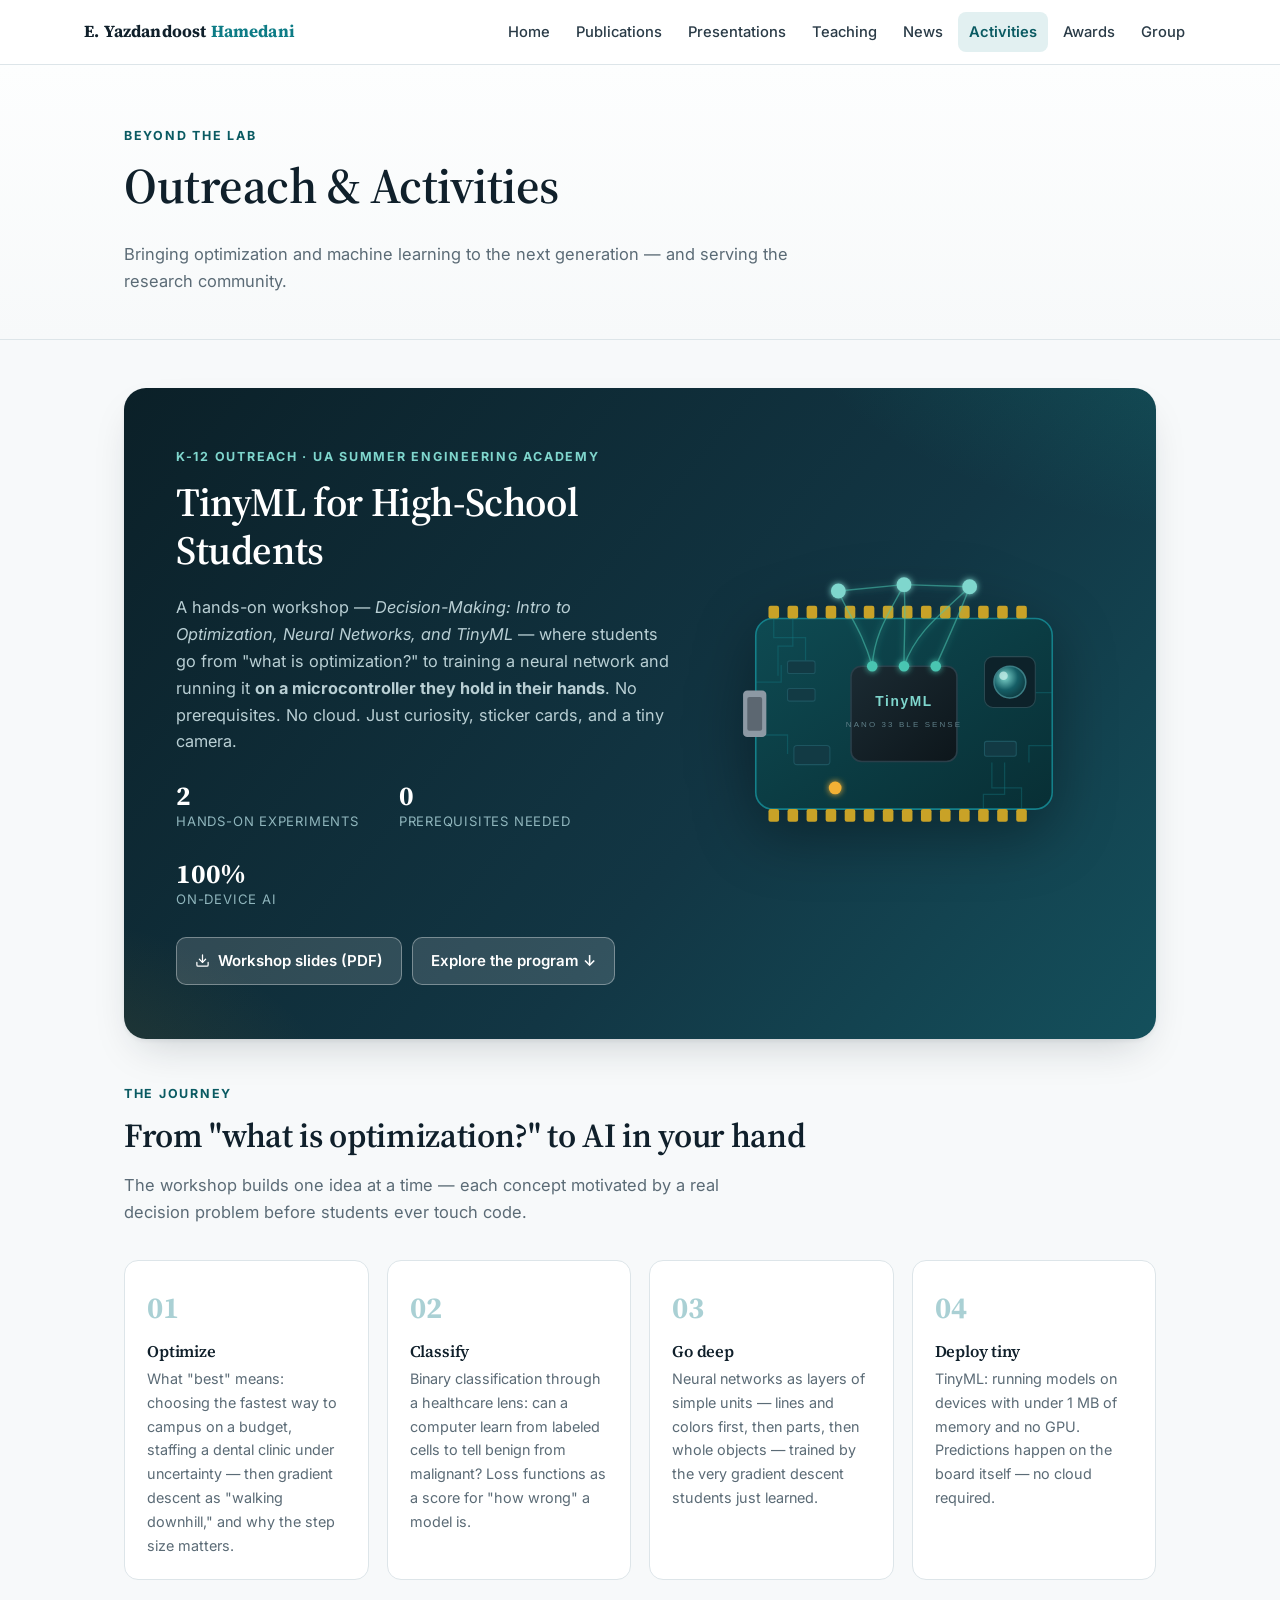
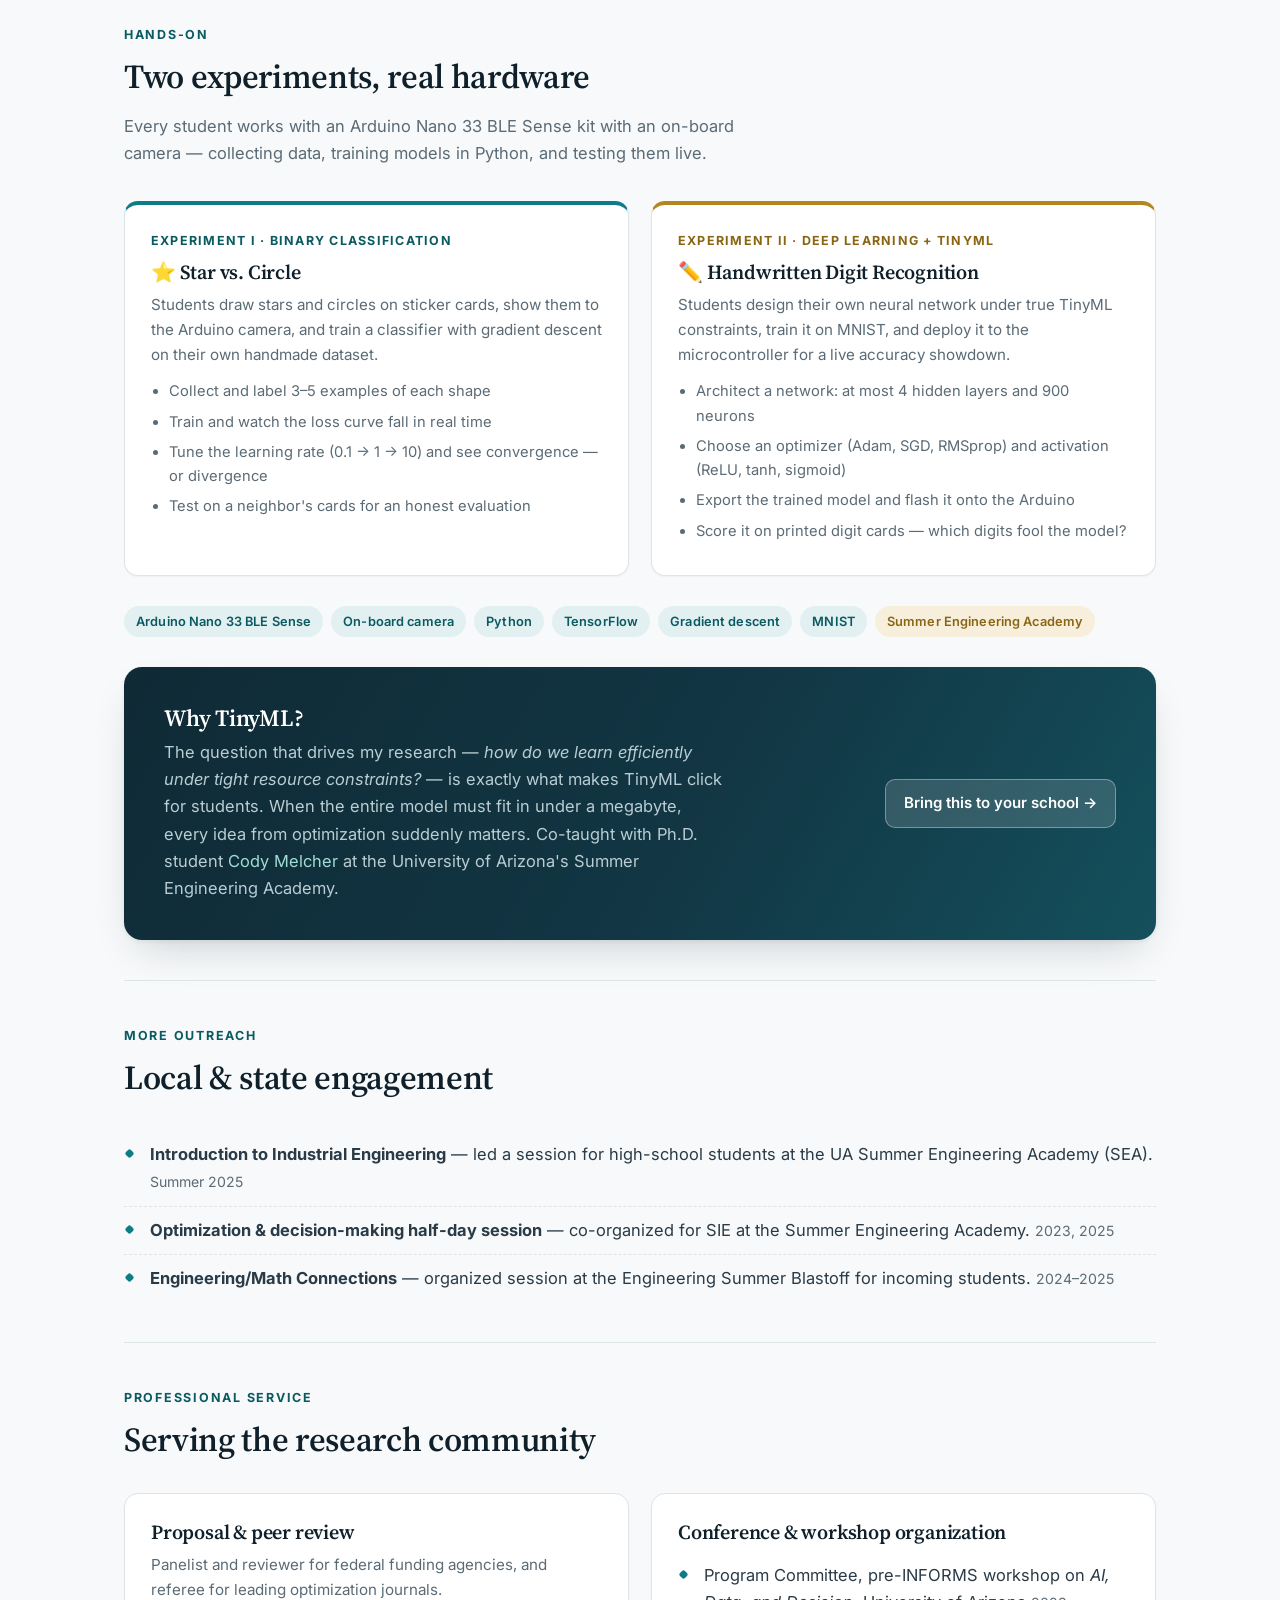
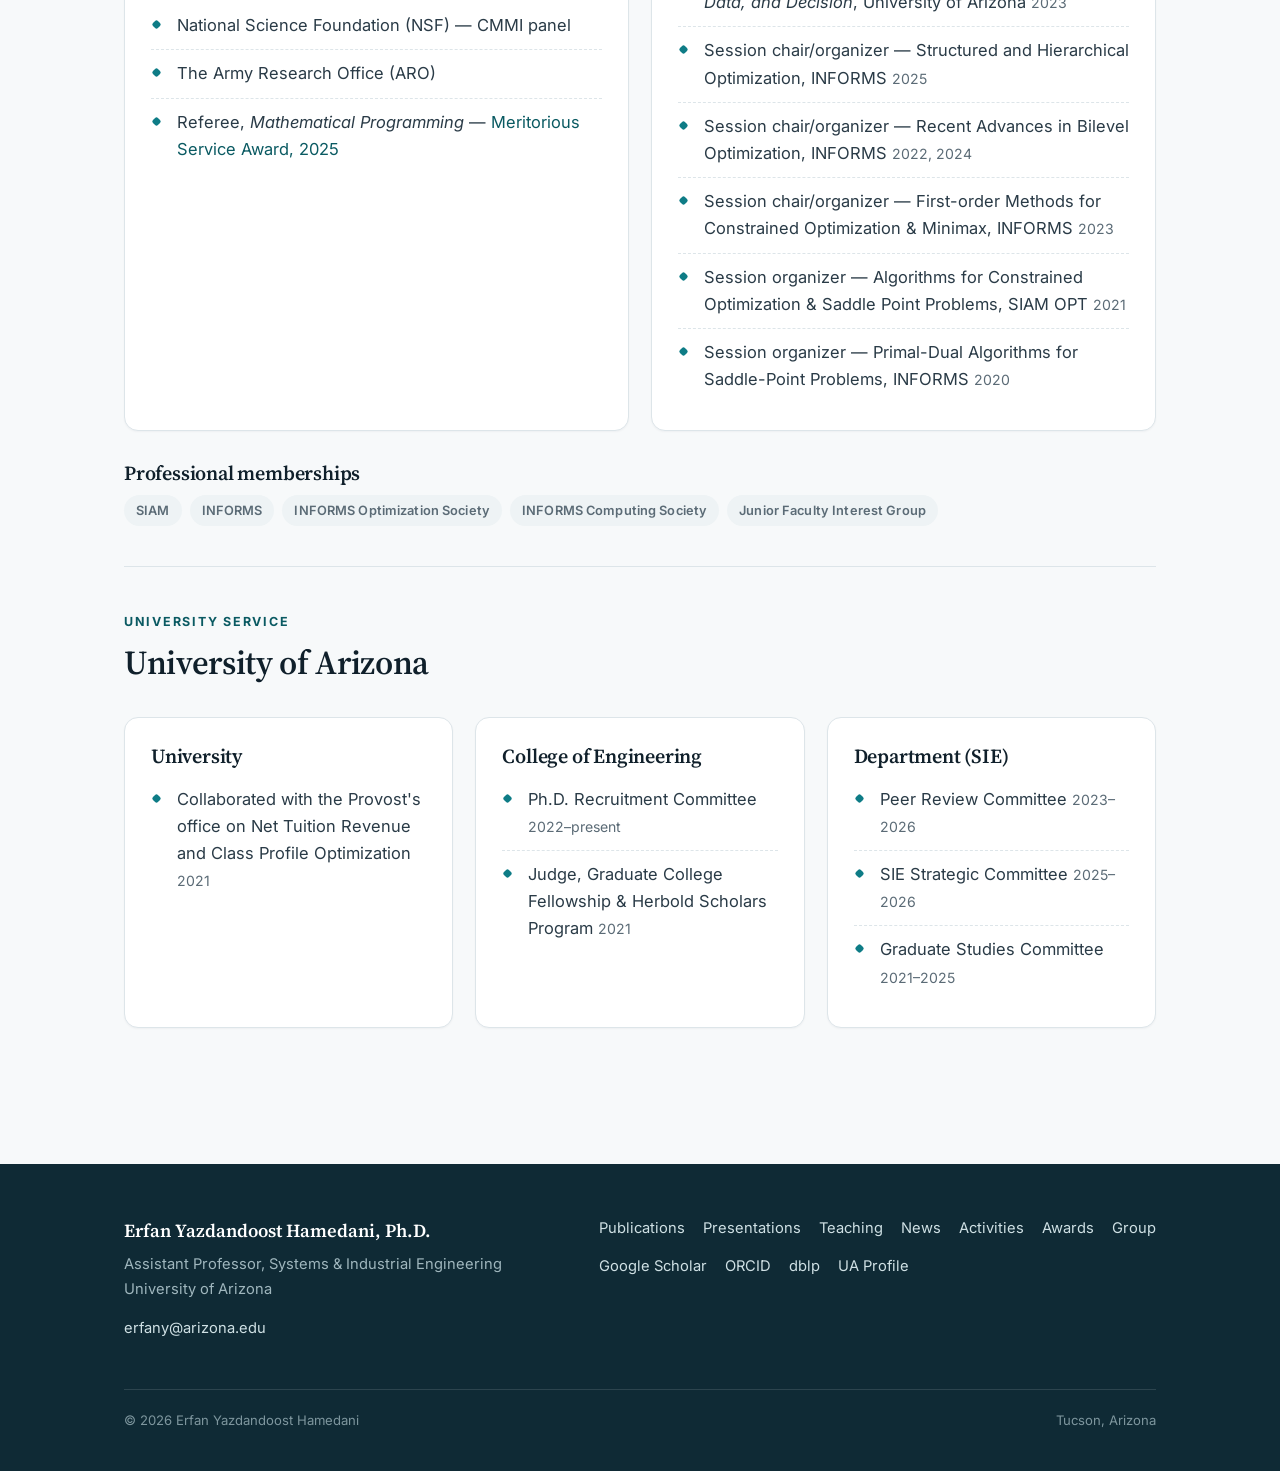
==== activities.html @ e0809013 "Add files via upload" ====
<!DOCTYPE html>
<html lang="en">
<head>
  <meta charset="UTF-8">
  <meta name="viewport" content="width=device-width, initial-scale=1.0">
  <title>Outreach &amp; Activities — Erfan Yazdandoost Hamedani</title>
  <meta name="description" content="Outreach and professional activities of Erfan Yazdandoost Hamedani, featuring a hands-on TinyML program that teaches high-school students optimization, neural networks, and on-device AI.">
  <link rel="icon" href="data:image/svg+xml,%3Csvg xmlns='http://www.w3.org/2000/svg' viewBox='0 0 64 64'%3E%3Crect width='64' height='64' rx='14' fill='%230e7c86'/%3E%3Ctext x='32' y='43' font-family='Georgia,serif' font-size='28' font-weight='bold' fill='white' text-anchor='middle'%3EEY%3C/text%3E%3C/svg%3E">
  <link rel="preconnect" href="https://fonts.googleapis.com">
  <link rel="preconnect" href="https://fonts.gstatic.com" crossorigin>
  <link href="https://fonts.googleapis.com/css2?family=Inter:wght@400;500;600;700&family=Source+Serif+4:opsz,wght@8..60,600;8..60,700&display=swap" rel="stylesheet">
  <link rel="stylesheet" href="assets/css/style.css">
</head>
<body>

<header class="nav">
  <div class="nav-inner">
    <a class="brand" href="index.html">E.&nbsp;Yazdandoost&nbsp;<span>Hamedani</span></a>
    <button class="nav-toggle" aria-label="Toggle navigation" aria-expanded="false">
      <svg width="20" height="20" viewBox="0 0 24 24" fill="none" stroke="currentColor" stroke-width="2" stroke-linecap="round"><line x1="3" y1="6" x2="21" y2="6"/><line x1="3" y1="12" x2="21" y2="12"/><line x1="3" y1="18" x2="21" y2="18"/></svg>
    </button>
    <ul class="nav-links">
      <li><a href="index.html">Home</a></li>
      <li><a href="publications.html">Publications</a></li>
      <li><a href="presentations.html">Presentations</a></li>
      <li><a href="teaching.html">Teaching</a></li>
      <li><a href="news.html">News</a></li>
      <li><a href="activities.html" class="active">Activities</a></li>
      <li><a href="awards.html">Awards</a></li>
      <li><a href="group.html">Group</a></li>
    </ul>
  </div>
</header>

<main>

  <section class="page-hero">
    <div class="container">
      <span class="kicker">Beyond the Lab</span>
      <h1>Outreach &amp; Activities</h1>
      <p>Bringing optimization and machine learning to the next generation — and serving the research community.</p>
    </div>
  </section>

  <!-- ============ TINYML FEATURE ============ -->
  <section class="section-tight" id="tinyml">
    <div class="container">
      <div class="tinyml-hero reveal">
        <div class="tinyml-hero-inner">
          <div>
            <span class="kicker">K-12 Outreach · UA Summer Engineering Academy</span>
            <h2>TinyML for High-School Students</h2>
            <p>A hands-on workshop — <em>Decision-Making: Intro to Optimization, Neural Networks, and TinyML</em> — where students go from "what is optimization?" to training a neural network and running it <strong>on a microcontroller they hold in their hands</strong>. No prerequisites. No cloud. Just curiosity, sticker cards, and a tiny camera.</p>
            <div class="stat-row">
              <div class="stat"><div class="n">2</div><div class="l">Hands-on experiments</div></div>
              <div class="stat"><div class="n">0</div><div class="l">Prerequisites needed</div></div>
              <div class="stat"><div class="n">100%</div><div class="l">On-device AI</div></div>
            </div>
            <div class="hero-actions">
              <a class="btn btn-light" href="assets/files/TinyML_Workshop_Slides.pdf" target="_blank" rel="noopener">
                <svg width="15" height="15" viewBox="0 0 24 24" fill="none" stroke="currentColor" stroke-width="2" stroke-linecap="round" stroke-linejoin="round"><path d="M21 15v4a2 2 0 0 1-2 2H5a2 2 0 0 1-2-2v-4"/><polyline points="7 10 12 15 17 10"/><line x1="12" y1="15" x2="12" y2="3"/></svg>
                Workshop slides (PDF)</a>
              <a class="btn btn-light" href="#tinyml-journey">Explore the program ↓</a>
            </div>
          </div>
          <div class="tinyml-art" aria-hidden="true">
            <svg viewBox="0 0 340 300" xmlns="http://www.w3.org/2000/svg">
              <defs>
                <linearGradient id="board" x1="0" y1="0" x2="1" y2="1">
                  <stop offset="0" stop-color="#0e4a52"/>
                  <stop offset="1" stop-color="#082f35"/>
                </linearGradient>
                <linearGradient id="chip" x1="0" y1="0" x2="1" y2="1">
                  <stop offset="0" stop-color="#1b2b33"/>
                  <stop offset="1" stop-color="#0d161b"/>
                </linearGradient>
                <radialGradient id="lens" cx="0.35" cy="0.35" r="1">
                  <stop offset="0" stop-color="#7fd6cd"/>
                  <stop offset="0.4" stop-color="#155e66"/>
                  <stop offset="1" stop-color="#06181c"/>
                </radialGradient>
                <filter id="glow" x="-40%" y="-40%" width="180%" height="180%">
                  <feGaussianBlur stdDeviation="3" result="b"/>
                  <feMerge><feMergeNode in="b"/><feMergeNode in="SourceGraphic"/></feMerge>
                </filter>
              </defs>

              <!-- board -->
              <rect x="30" y="60" width="280" height="180" rx="16" fill="url(#board)" stroke="#14808a" stroke-width="1.5"/>
              <!-- pin headers -->
              <g fill="#c9a227">
                <rect x="42" y="48" width="10" height="12" rx="2"/><rect x="60" y="48" width="10" height="12" rx="2"/><rect x="78" y="48" width="10" height="12" rx="2"/><rect x="96" y="48" width="10" height="12" rx="2"/><rect x="114" y="48" width="10" height="12" rx="2"/><rect x="132" y="48" width="10" height="12" rx="2"/><rect x="150" y="48" width="10" height="12" rx="2"/><rect x="168" y="48" width="10" height="12" rx="2"/><rect x="186" y="48" width="10" height="12" rx="2"/><rect x="204" y="48" width="10" height="12" rx="2"/><rect x="222" y="48" width="10" height="12" rx="2"/><rect x="240" y="48" width="10" height="12" rx="2"/><rect x="258" y="48" width="10" height="12" rx="2"/><rect x="276" y="48" width="10" height="12" rx="2"/>
                <rect x="42" y="240" width="10" height="12" rx="2"/><rect x="60" y="240" width="10" height="12" rx="2"/><rect x="78" y="240" width="10" height="12" rx="2"/><rect x="96" y="240" width="10" height="12" rx="2"/><rect x="114" y="240" width="10" height="12" rx="2"/><rect x="132" y="240" width="10" height="12" rx="2"/><rect x="150" y="240" width="10" height="12" rx="2"/><rect x="168" y="240" width="10" height="12" rx="2"/><rect x="186" y="240" width="10" height="12" rx="2"/><rect x="204" y="240" width="10" height="12" rx="2"/><rect x="222" y="240" width="10" height="12" rx="2"/><rect x="240" y="240" width="10" height="12" rx="2"/><rect x="258" y="240" width="10" height="12" rx="2"/><rect x="276" y="240" width="10" height="12" rx="2"/>
              </g>
              <!-- traces -->
              <g stroke="#14808a" stroke-opacity="0.35" stroke-width="1.2" fill="none">
                <path d="M47 60v18h30v22"/><path d="M65 60v26h-14v28"/><path d="M281 240v-20h-28v-24"/><path d="M245 240v-14h20v-30"/>
                <path d="M30 120h24v-16"/><path d="M30 170h30v18"/><path d="M310 130h-26v-20"/><path d="M310 180h-22v16"/>
              </g>
              <!-- USB -->
              <rect x="18" y="128" width="22" height="44" rx="4" fill="#8d99a4"/>
              <rect x="22" y="134" width="14" height="32" rx="2" fill="#5c6771"/>
              <!-- chip -->
              <rect x="120" y="105" width="100" height="90" rx="10" fill="url(#chip)" stroke="#2a3f4a" stroke-width="1.5"/>
              <text x="170" y="143" text-anchor="middle" font-family="Helvetica, Arial, sans-serif" font-size="13" font-weight="bold" fill="#7fd6cd" letter-spacing="1.5">TinyML</text>
              <text x="170" y="162" text-anchor="middle" font-family="Helvetica, Arial, sans-serif" font-size="7.5" fill="#5f7f88" letter-spacing="2">NANO 33 BLE SENSE</text>
              <!-- camera module -->
              <g>
                <rect x="246" y="96" width="48" height="48" rx="8" fill="#0d222a" stroke="#2a4a52"/>
                <circle cx="270" cy="120" r="15" fill="url(#lens)" stroke="#3b7d84" stroke-width="1.5"/>
                <circle cx="264" cy="114" r="4" fill="#bfeae5" fill-opacity="0.8"/>
              </g>
              <!-- small components -->
              <g fill="#123a44" stroke="#1d5560" stroke-width="1">
                <rect x="60" y="100" width="26" height="12" rx="2"/>
                <rect x="60" y="126" width="26" height="12" rx="2"/>
                <rect x="66" y="180" width="34" height="18" rx="3"/>
                <rect x="246" y="176" width="30" height="14" rx="2"/>
              </g>
              <circle cx="105" cy="220" r="6" fill="#f2b134" filter="url(#glow)"/>
              <!-- neural net overlay rising from chip -->
              <g filter="url(#glow)">
                <g stroke="#49c5b1" stroke-opacity="0.55" stroke-width="1.3" fill="none">
                  <path d="M140 105 C130 70, 118 58, 108 34"/>
                  <path d="M140 105 C142 72, 158 52, 170 28"/>
                  <path d="M170 105 C170 76, 172 56, 170 28"/>
                  <path d="M170 105 C182 70, 210 52, 232 30"/>
                  <path d="M200 105 C212 78, 224 52, 232 30"/>
                  <path d="M108 34 L170 28"/>
                  <path d="M170 28 L232 30"/>
                </g>
                <circle cx="140" cy="105" r="5" fill="#49c5b1"/>
                <circle cx="170" cy="105" r="5" fill="#49c5b1"/>
                <circle cx="200" cy="105" r="5" fill="#49c5b1"/>
                <circle cx="108" cy="34" r="7" fill="#7fd6cd"/>
                <circle cx="170" cy="28" r="7" fill="#7fd6cd"/>
                <circle cx="232" cy="30" r="7" fill="#7fd6cd"/>
              </g>
            </svg>
          </div>
        </div>
      </div>

      <!-- The journey -->
      <div class="section-head mt-40 reveal" id="tinyml-journey">
        <span class="kicker">The Journey</span>
        <h2>From "what is optimization?" to AI in your hand</h2>
        <p>The workshop builds one idea at a time — each concept motivated by a real decision problem before students ever touch code.</p>
      </div>
      <div class="step-grid">
        <div class="step reveal">
          <h3>Optimize</h3>
          <p>What "best" means: choosing the fastest way to campus on a budget, staffing a dental clinic under uncertainty — then gradient descent as "walking downhill," and why the step size matters.</p>
        </div>
        <div class="step reveal">
          <h3>Classify</h3>
          <p>Binary classification through a healthcare lens: can a computer learn from labeled cells to tell benign from malignant? Loss functions as a score for "how wrong" a model is.</p>
        </div>
        <div class="step reveal">
          <h3>Go deep</h3>
          <p>Neural networks as layers of simple units — lines and colors first, then parts, then whole objects — trained by the very gradient descent students just learned.</p>
        </div>
        <div class="step reveal">
          <h3>Deploy tiny</h3>
          <p>TinyML: running models on devices with under 1&nbsp;MB of memory and no GPU. Predictions happen on the board itself — no cloud required.</p>
        </div>
      </div>

      <!-- Experiments -->
      <div class="section-head mt-40 reveal">
        <span class="kicker">Hands-on</span>
        <h2>Two experiments, real hardware</h2>
        <p>Every student works with an Arduino Nano 33 BLE Sense kit with an on-board camera — collecting data, training models in Python, and testing them live.</p>
      </div>
      <div class="grid-2">
        <div class="card experiment-card reveal">
          <div class="exp-label">Experiment I · Binary Classification</div>
          <h3>⭐ Star vs. Circle</h3>
          <p>Students draw stars and circles on sticker cards, show them to the Arduino camera, and train a classifier with gradient descent on their own handmade dataset.</p>
          <ul>
            <li>Collect and label 3–5 examples of each shape</li>
            <li>Train and watch the loss curve fall in real time</li>
            <li>Tune the learning rate (0.1 → 1 → 10) and see convergence — or divergence</li>
            <li>Test on a neighbor's cards for an honest evaluation</li>
          </ul>
        </div>
        <div class="card experiment-card alt reveal">
          <div class="exp-label">Experiment II · Deep Learning + TinyML</div>
          <h3>✏️ Handwritten Digit Recognition</h3>
          <p>Students design their own neural network under true TinyML constraints, train it on MNIST, and deploy it to the microcontroller for a live accuracy showdown.</p>
          <ul>
            <li>Architect a network: at most 4 hidden layers and 900 neurons</li>
            <li>Choose an optimizer (Adam, SGD, RMSprop) and activation (ReLU, tanh, sigmoid)</li>
            <li>Export the trained model and flash it onto the Arduino</li>
            <li>Score it on printed digit cards — which digits fool the model?</li>
          </ul>
        </div>
      </div>

      <div class="mt-30 reveal">
        <div class="chip-row">
          <span class="chip">Arduino Nano 33 BLE Sense</span>
          <span class="chip">On-board camera</span>
          <span class="chip">Python</span>
          <span class="chip">TensorFlow</span>
          <span class="chip">Gradient descent</span>
          <span class="chip">MNIST</span>
          <span class="chip chip-gold">Summer Engineering Academy</span>
        </div>
      </div>

      <div class="mt-30 reveal">
        <div class="callout">
          <div>
            <h3>Why TinyML?</h3>
            <p>The question that drives my research — <em>how do we learn efficiently under tight resource constraints?</em> — is exactly what makes TinyML click for students. When the entire model must fit in under a megabyte, every idea from optimization suddenly matters. Co-taught with Ph.D. student <a href="group.html" style="color:#9fdcd4">Cody Melcher</a> at the University of Arizona's Summer Engineering Academy.</p>
          </div>
          <a class="btn btn-light" href="mailto:erfany@arizona.edu?subject=TinyML%20outreach">Bring this to your school →</a>
        </div>
      </div>

      <hr class="divider">

      <!-- Other outreach -->
      <div class="section-head reveal">
        <span class="kicker">More Outreach</span>
        <h2>Local &amp; state engagement</h2>
      </div>
      <ul class="styled-list reveal">
        <li><strong>Introduction to Industrial Engineering</strong> — led a session for high-school students at the UA Summer Engineering Academy (SEA). <span class="when">Summer 2025</span></li>
        <li><strong>Optimization &amp; decision-making half-day session</strong> — co-organized for SIE at the Summer Engineering Academy. <span class="when">2023, 2025</span></li>
        <li><strong>Engineering/Math Connections</strong> — organized session at the Engineering Summer Blastoff for incoming students. <span class="when">2024–2025</span></li>
      </ul>

      <hr class="divider">

      <!-- Professional service -->
      <div class="section-head reveal" id="service">
        <span class="kicker">Professional Service</span>
        <h2>Serving the research community</h2>
      </div>
      <div class="grid-2">
        <div class="card reveal">
          <h3>Proposal &amp; peer review</h3>
          <p class="mb-10">Panelist and reviewer for federal funding agencies, and referee for leading optimization journals.</p>
          <ul class="styled-list">
            <li>National Science Foundation (NSF) — CMMI panel</li>
            <li>The Army Research Office (ARO)</li>
            <li>Referee, <em>Mathematical Programming</em> — <a href="awards.html">Meritorious Service Award, 2025</a></li>
          </ul>
        </div>
        <div class="card reveal">
          <h3>Conference &amp; workshop organization</h3>
          <ul class="styled-list">
            <li>Program Committee, pre-INFORMS workshop on <em>AI, Data, and Decision</em>, University of Arizona <span class="when">2023</span></li>
            <li>Session chair/organizer — Structured and Hierarchical Optimization, INFORMS <span class="when">2025</span></li>
            <li>Session chair/organizer — Recent Advances in Bilevel Optimization, INFORMS <span class="when">2022, 2024</span></li>
            <li>Session chair/organizer — First-order Methods for Constrained Optimization &amp; Minimax, INFORMS <span class="when">2023</span></li>
            <li>Session organizer — Algorithms for Constrained Optimization &amp; Saddle Point Problems, SIAM OPT <span class="when">2021</span></li>
            <li>Session organizer — Primal-Dual Algorithms for Saddle-Point Problems, INFORMS <span class="when">2020</span></li>
          </ul>
        </div>
      </div>

      <div class="mt-30 reveal">
        <h3 class="mb-10">Professional memberships</h3>
        <div class="chip-row">
          <span class="chip chip-plain">SIAM</span>
          <span class="chip chip-plain">INFORMS</span>
          <span class="chip chip-plain">INFORMS Optimization Society</span>
          <span class="chip chip-plain">INFORMS Computing Society</span>
          <span class="chip chip-plain">Junior Faculty Interest Group</span>
        </div>
      </div>

      <hr class="divider">

      <!-- University service -->
      <div class="section-head reveal">
        <span class="kicker">University Service</span>
        <h2>University of Arizona</h2>
      </div>
      <div class="grid-3">
        <div class="card reveal">
          <h3>University</h3>
          <ul class="styled-list">
            <li>Collaborated with the Provost's office on Net Tuition Revenue and Class Profile Optimization <span class="when">2021</span></li>
          </ul>
        </div>
        <div class="card reveal">
          <h3>College of Engineering</h3>
          <ul class="styled-list">
            <li>Ph.D. Recruitment Committee <span class="when">2022–present</span></li>
            <li>Judge, Graduate College Fellowship &amp; Herbold Scholars Program <span class="when">2021</span></li>
          </ul>
        </div>
        <div class="card reveal">
          <h3>Department (SIE)</h3>
          <ul class="styled-list">
            <li>Peer Review Committee <span class="when">2023–2026</span></li>
            <li>SIE Strategic Committee <span class="when">2025–2026</span></li>
            <li>Graduate Studies Committee <span class="when">2021–2025</span></li>
          </ul>
        </div>
      </div>

    </div>
  </section>

</main>

<footer class="footer">
  <div class="container">
    <div class="footer-inner">
      <div>
        <div class="f-name">Erfan Yazdandoost Hamedani, Ph.D.</div>
        <p>Assistant Professor, Systems &amp; Industrial Engineering<br>University of Arizona</p>
        <p><a href="mailto:erfany@arizona.edu">erfany@arizona.edu</a></p>
      </div>
      <div>
        <ul class="footer-links">
          <li><a href="publications.html">Publications</a></li>
          <li><a href="presentations.html">Presentations</a></li>
          <li><a href="teaching.html">Teaching</a></li>
          <li><a href="news.html">News</a></li>
          <li><a href="activities.html">Activities</a></li>
          <li><a href="awards.html">Awards</a></li>
          <li><a href="group.html">Group</a></li>
        </ul>
        <ul class="footer-links" style="margin-top:14px">
          <li><a href="https://scholar.google.com/citations?user=imtUGbQAAAAJ" target="_blank" rel="noopener">Google Scholar</a></li>
          <li><a href="https://orcid.org/0000-0002-3229-3499" target="_blank" rel="noopener">ORCID</a></li>
          <li><a href="https://dblp.org/pid/191/6717.html" target="_blank" rel="noopener">dblp</a></li>
          <li><a href="https://sie.engineering.arizona.edu/faculty-staff/faculty/yazdandoost-hamedani" target="_blank" rel="noopener">UA Profile</a></li>
        </ul>
      </div>
    </div>
    <div class="footer-bottom">
      <span>© <span id="year">2026</span> Erfan Yazdandoost Hamedani</span>
      <span>Tucson, Arizona</span>
    </div>
  </div>
</footer>

<script src="assets/js/main.js" defer></script>
</body>
</html>
---- assets/css/style.css ----
/* ============================================================
   Erfan Yazdandoost Hamedani — Academic Website
   Design system: modern neutral (deep slate + teal)
   ============================================================ */

:root {
  --bg: #f7f9fa;
  --bg-alt: #eef3f5;
  --surface: #ffffff;
  --ink: #10202b;
  --text: #2a3b47;
  --muted: #5b6b76;
  --line: #dde5e9;
  --accent: #0e7c86;
  --accent-dark: #0a5a62;
  --accent-soft: #e2f0f1;
  --gold: #b3871e;
  --gold-soft: #f7efdc;
  --deep: #0f2a35;
  --deep-2: #123644;
  --radius: 14px;
  --shadow: 0 1px 2px rgba(16, 32, 43, 0.05), 0 8px 24px -12px rgba(16, 32, 43, 0.12);
  --shadow-lg: 0 2px 4px rgba(16, 32, 43, 0.06), 0 18px 44px -16px rgba(16, 32, 43, 0.22);
  --font-serif: "Source Serif 4", Georgia, "Times New Roman", serif;
  --font-sans: "Inter", -apple-system, BlinkMacSystemFont, "Segoe UI", Roboto, Helvetica, Arial, sans-serif;
}

* { box-sizing: border-box; }

html { scroll-behavior: smooth; }

body {
  margin: 0;
  background: var(--bg);
  color: var(--text);
  font-family: var(--font-sans);
  font-size: 16.5px;
  line-height: 1.65;
  -webkit-font-smoothing: antialiased;
  text-rendering: optimizeLegibility;
}

h1, h2, h3, h4 {
  font-family: var(--font-serif);
  color: var(--ink);
  line-height: 1.2;
  margin: 0 0 0.5em;
  font-weight: 600;
  letter-spacing: -0.01em;
}

h1 { font-size: clamp(2rem, 4.5vw, 3.1rem); }
h2 { font-size: clamp(1.5rem, 3vw, 2.1rem); }
h3 { font-size: 1.25rem; }

p { margin: 0 0 1em; }

a { color: var(--accent-dark); text-decoration: none; }
a:hover { color: var(--accent); }

img { max-width: 100%; display: block; }

.container {
  max-width: 1080px;
  margin: 0 auto;
  padding: 0 24px;
}

.narrow { max-width: 860px; }

/* ---------- Navigation ---------- */

.nav {
  position: sticky;
  top: 0;
  z-index: 50;
  background: rgba(255, 255, 255, 0.92);
  backdrop-filter: blur(10px);
  -webkit-backdrop-filter: blur(10px);
  border-bottom: 1px solid var(--line);
}

.nav-inner {
  max-width: 1160px;
  margin: 0 auto;
  padding: 0 24px;
  display: flex;
  align-items: center;
  justify-content: space-between;
  gap: 16px;
  min-height: 64px;
}

.brand {
  font-family: var(--font-serif);
  font-weight: 700;
  font-size: 1.06rem;
  color: var(--ink);
  letter-spacing: 0.01em;
  white-space: nowrap;
}

.brand span { color: var(--accent); }

.nav-links {
  display: flex;
  align-items: center;
  gap: 4px;
  list-style: none;
  margin: 0;
  padding: 0;
  flex-wrap: wrap;
  justify-content: flex-end;
}

.nav-links a {
  display: block;
  padding: 8px 11px;
  border-radius: 8px;
  color: var(--text);
  font-size: 0.92rem;
  font-weight: 500;
}

.nav-links a:hover { background: var(--bg-alt); color: var(--ink); }

.nav-links a.active {
  color: var(--accent-dark);
  background: var(--accent-soft);
  font-weight: 600;
}

.nav-toggle {
  display: none;
  background: none;
  border: 1px solid var(--line);
  border-radius: 8px;
  padding: 8px 10px;
  cursor: pointer;
  color: var(--ink);
}

.nav-toggle svg { display: block; }

@media (max-width: 950px) {
  .nav-toggle { display: block; }
  .nav-links {
    display: none;
    position: absolute;
    top: 64px;
    left: 0;
    right: 0;
    background: #ffffff;
    border-bottom: 1px solid var(--line);
    flex-direction: column;
    align-items: stretch;
    padding: 10px 16px 16px;
    box-shadow: var(--shadow-lg);
  }
  .nav-links.open { display: flex; }
  .nav-links a { padding: 12px 14px; font-size: 1rem; }
}

/* ---------- Sections ---------- */

.section { padding: 72px 0; }
.section-alt { background: var(--bg-alt); }
.section-tight { padding: 48px 0; }

.kicker {
  display: inline-block;
  font-size: 0.78rem;
  font-weight: 700;
  letter-spacing: 0.14em;
  text-transform: uppercase;
  color: var(--accent-dark);
  margin-bottom: 10px;
}

.section-head { margin-bottom: 34px; }
.section-head p { color: var(--muted); max-width: 640px; }

.lede { font-size: 1.12rem; color: var(--text); }

/* ---------- Hero (home) ---------- */

.hero {
  background:
    radial-gradient(1000px 420px at 85% -10%, rgba(14, 124, 134, 0.10), transparent 60%),
    radial-gradient(700px 380px at -10% 110%, rgba(179, 135, 30, 0.07), transparent 55%),
    linear-gradient(180deg, #fdfefe, var(--bg));
  border-bottom: 1px solid var(--line);
}

.hero-inner {
  display: grid;
  grid-template-columns: 1.6fr 1fr;
  gap: 48px;
  align-items: center;
  padding: 72px 0 64px;
}

.hero .name { margin-bottom: 6px; }

.hero .role {
  font-size: 1.12rem;
  color: var(--muted);
  margin-bottom: 4px;
}

.hero .role strong { color: var(--text); font-weight: 600; }

.hero-tagline {
  margin-top: 18px;
  font-size: 1.06rem;
  max-width: 560px;
}

.hero-actions { margin-top: 26px; display: flex; flex-wrap: wrap; gap: 10px; }

.hero-meta {
  margin-top: 22px;
  display: flex;
  flex-wrap: wrap;
  gap: 8px 18px;
  color: var(--muted);
  font-size: 0.92rem;
}

.hero-meta span { display: inline-flex; align-items: center; gap: 7px; }

.portrait-wrap { display: flex; justify-content: center; }

.portrait {
  width: min(300px, 70vw);
  aspect-ratio: 1;
  border-radius: 50%;
  box-shadow: var(--shadow-lg);
  border: 6px solid #ffffff;
  overflow: hidden;
  background: var(--deep);
}

.portrait img, .portrait svg { width: 100%; height: 100%; object-fit: cover; }

@media (max-width: 820px) {
  .hero-inner { grid-template-columns: 1fr; gap: 30px; padding: 48px 0 44px; }
  .portrait-wrap { order: -1; }
  .portrait { width: min(210px, 55vw); }
}

/* ---------- Page hero (interior pages) ---------- */

.page-hero {
  background: linear-gradient(180deg, #fdfefe, var(--bg));
  border-bottom: 1px solid var(--line);
  padding: 56px 0 44px;
}

.page-hero p { color: var(--muted); max-width: 680px; margin-bottom: 0; }

/* ---------- Buttons ---------- */

.btn {
  display: inline-flex;
  align-items: center;
  gap: 8px;
  padding: 11px 18px;
  border-radius: 10px;
  font-weight: 600;
  font-size: 0.94rem;
  border: 1px solid transparent;
  cursor: pointer;
  transition: transform 0.08s ease, box-shadow 0.15s ease, background 0.15s ease;
}

.btn:active { transform: translateY(1px); }

.btn-solid { background: var(--accent-dark); color: #ffffff !important; }
.btn-solid:hover { background: var(--accent); box-shadow: var(--shadow); }

.btn-outline { border-color: var(--line); background: var(--surface); color: var(--ink) !important; }
.btn-outline:hover { border-color: var(--accent); color: var(--accent-dark) !important; }

.btn-light { background: rgba(255, 255, 255, 0.14); color: #ffffff !important; border-color: rgba(255, 255, 255, 0.35); }
.btn-light:hover { background: rgba(255, 255, 255, 0.24); }

.btn svg { flex: none; }

/* ---------- Cards & grids ---------- */

.grid-2 { display: grid; grid-template-columns: repeat(2, 1fr); gap: 22px; }
.grid-3 { display: grid; grid-template-columns: repeat(3, 1fr); gap: 22px; }
.grid-4 { display: grid; grid-template-columns: repeat(4, 1fr); gap: 18px; }

@media (max-width: 900px) {
  .grid-3, .grid-4 { grid-template-columns: repeat(2, 1fr); }
}

@media (max-width: 620px) {
  .grid-2, .grid-3, .grid-4 { grid-template-columns: 1fr; }
}

.card {
  background: var(--surface);
  border: 1px solid var(--line);
  border-radius: var(--radius);
  padding: 26px;
  box-shadow: 0 1px 2px rgba(16, 32, 43, 0.04);
  transition: box-shadow 0.2s ease, transform 0.2s ease, border-color 0.2s ease;
}

.card:hover { box-shadow: var(--shadow-lg); transform: translateY(-2px); border-color: #cfdade; }

.card h3 { margin-bottom: 8px; }
.card p { color: var(--muted); font-size: 0.95rem; margin-bottom: 0; }

.card-icon {
  width: 46px;
  height: 46px;
  border-radius: 12px;
  background: var(--accent-soft);
  color: var(--accent-dark);
  display: flex;
  align-items: center;
  justify-content: center;
  margin-bottom: 16px;
}

/* ---------- Chips / tags ---------- */

.chip {
  display: inline-block;
  padding: 5px 12px;
  border-radius: 999px;
  background: var(--accent-soft);
  color: var(--accent-dark);
  font-size: 0.8rem;
  font-weight: 600;
  letter-spacing: 0.01em;
}

.chip-gold { background: var(--gold-soft); color: #8a6614; }
.chip-plain { background: var(--bg-alt); color: var(--muted); }
.chip-row { display: flex; flex-wrap: wrap; gap: 8px; }

/* ---------- Publications ---------- */

.pub-group { margin-bottom: 52px; }
.pub-group:last-child { margin-bottom: 0; }

.pub-group h2 {
  font-size: 1.4rem;
  padding-bottom: 12px;
  border-bottom: 2px solid var(--ink);
  margin-bottom: 6px;
}

.pub {
  padding: 22px 4px;
  border-bottom: 1px solid var(--line);
  display: grid;
  grid-template-columns: 74px 1fr;
  gap: 18px;
}

.pub:last-child { border-bottom: none; }

.year-badge {
  font-family: var(--font-serif);
  font-weight: 700;
  font-size: 1.05rem;
  color: var(--accent-dark);
  padding-top: 2px;
}

.pub-title { font-weight: 600; color: var(--ink); font-size: 1.03rem; margin-bottom: 4px; line-height: 1.45; }
.pub-authors { font-size: 0.93rem; color: var(--muted); margin-bottom: 3px; }
.pub-authors strong { color: var(--text); font-weight: 600; }
.pub-venue { font-size: 0.93rem; font-style: italic; color: var(--text); margin-bottom: 8px; }
.pub-venue .accept { font-style: normal; color: var(--muted); font-size: 0.85rem; }

.pub-links { display: flex; flex-wrap: wrap; gap: 8px; }

.pub-links a, .link-pill {
  font-size: 0.78rem;
  font-weight: 700;
  letter-spacing: 0.04em;
  padding: 3px 10px;
  border: 1px solid var(--line);
  border-radius: 999px;
  color: var(--accent-dark);
  background: #fff;
}

.pub-links a:hover { border-color: var(--accent); background: var(--accent-soft); }

.adv-note {
  font-size: 0.88rem;
  color: var(--muted);
  background: var(--surface);
  border: 1px solid var(--line);
  border-radius: 10px;
  padding: 12px 16px;
  margin: 18px 0 34px;
}

sup.adv { color: var(--accent-dark); font-weight: 700; }

@media (max-width: 560px) {
  .pub { grid-template-columns: 1fr; gap: 4px; }
  .year-badge { font-size: 0.9rem; }
}

/* ---------- Timeline (news, education) ---------- */

.timeline { position: relative; margin: 0; padding: 0 0 0 26px; list-style: none; }

.timeline::before {
  content: "";
  position: absolute;
  left: 7px;
  top: 6px;
  bottom: 6px;
  width: 2px;
  background: var(--line);
}

.timeline li { position: relative; padding: 0 0 30px 18px; }
.timeline li:last-child { padding-bottom: 4px; }

.timeline li::before {
  content: "";
  position: absolute;
  left: -26px;
  top: 7px;
  width: 12px;
  height: 12px;
  border-radius: 50%;
  background: var(--accent);
  border: 3px solid #fff;
  box-shadow: 0 0 0 2px var(--accent-soft);
}

.timeline .tl-date {
  font-size: 0.8rem;
  font-weight: 700;
  letter-spacing: 0.08em;
  text-transform: uppercase;
  color: var(--accent-dark);
  display: block;
  margin-bottom: 3px;
}

.timeline .tl-title { font-weight: 600; color: var(--ink); }
.timeline p { color: var(--muted); font-size: 0.95rem; margin: 4px 0 0; }

.timeline li.gold::before { background: var(--gold); box-shadow: 0 0 0 2px var(--gold-soft); }

/* ---------- Lists ---------- */

.styled-list { margin: 0; padding: 0; list-style: none; }

.styled-list li {
  position: relative;
  padding: 10px 0 10px 26px;
  border-bottom: 1px dashed var(--line);
}

.styled-list li:last-child { border-bottom: none; }

.styled-list li::before {
  content: "";
  position: absolute;
  left: 2px;
  top: 19px;
  width: 7px;
  height: 7px;
  border-radius: 2px;
  background: var(--accent);
  transform: rotate(45deg);
}

.styled-list .when { color: var(--muted); font-size: 0.88rem; }

/* ---------- Members ---------- */

.member-card { text-align: left; display: flex; flex-direction: column; }

.member-card .avatar { margin-bottom: 16px; }

.avatar {
  width: 84px;
  height: 84px;
  border-radius: 50%;
  overflow: hidden;
  flex: none;
  box-shadow: var(--shadow);
  border: 3px solid #fff;
}

.avatar svg, .avatar img { width: 100%; height: 100%; object-fit: cover; display: block; }

.member-card h3 { margin-bottom: 2px; font-size: 1.12rem; }
.member-role { color: var(--accent-dark); font-weight: 600; font-size: 0.87rem; margin-bottom: 8px; }
.member-card p { font-size: 0.92rem; }
.member-card .member-links { margin-top: 12px; display: flex; gap: 8px; flex-wrap: wrap; }

/* ---------- Callout ---------- */

.callout {
  background: linear-gradient(120deg, var(--deep), var(--deep-2) 55%, #14505c);
  color: #e8f1f2;
  border-radius: 18px;
  padding: 38px 40px;
  display: flex;
  flex-wrap: wrap;
  align-items: center;
  justify-content: space-between;
  gap: 22px;
  box-shadow: var(--shadow-lg);
}

.callout h3 { color: #ffffff; font-size: 1.45rem; margin-bottom: 6px; }
.callout p { color: #b9cdd2; margin: 0; max-width: 560px; }

/* ---------- Contact ---------- */

.contact-grid { display: grid; grid-template-columns: repeat(3, 1fr); gap: 22px; }

@media (max-width: 820px) { .contact-grid { grid-template-columns: 1fr; } }

.contact-card { display: flex; gap: 14px; align-items: flex-start; }
.contact-card .card-icon { margin-bottom: 0; width: 42px; height: 42px; flex: none; }
.contact-card h3 { font-size: 1rem; margin-bottom: 2px; font-family: var(--font-sans); font-weight: 700; }
.contact-card p, .contact-card a { font-size: 0.93rem; color: var(--muted); margin: 0; word-break: break-word; }
.contact-card a { color: var(--accent-dark); }

/* ---------- Footer ---------- */

.footer {
  background: var(--deep);
  color: #9fb6bd;
  padding: 52px 0 40px;
  margin-top: 88px;
  font-size: 0.92rem;
}

.footer a { color: #cfe0e4; }
.footer a:hover { color: #ffffff; }

.footer-inner { display: flex; flex-wrap: wrap; gap: 30px; justify-content: space-between; }

.footer .f-name { font-family: var(--font-serif); font-size: 1.15rem; color: #ffffff; font-weight: 600; margin-bottom: 6px; }

.footer-links { display: flex; flex-wrap: wrap; gap: 6px 18px; list-style: none; margin: 0; padding: 0; }

.footer-bottom {
  border-top: 1px solid rgba(255, 255, 255, 0.12);
  margin-top: 34px;
  padding-top: 20px;
  font-size: 0.82rem;
  color: #7e969e;
  display: flex;
  flex-wrap: wrap;
  gap: 10px;
  justify-content: space-between;
}

/* ---------- TinyML feature ---------- */

.tinyml-hero {
  background:
    radial-gradient(900px 500px at 110% -20%, rgba(20, 184, 166, 0.25), transparent 55%),
    radial-gradient(700px 420px at -15% 115%, rgba(179, 135, 30, 0.22), transparent 55%),
    linear-gradient(130deg, #0b2028, var(--deep-2) 60%, #14505c);
  color: #dceef0;
  border-radius: 22px;
  overflow: hidden;
  position: relative;
  box-shadow: var(--shadow-lg);
}

.tinyml-hero-inner {
  display: grid;
  grid-template-columns: 1.25fr 1fr;
  gap: 30px;
  align-items: center;
  padding: 54px 52px;
  position: relative;
  z-index: 1;
}

@media (max-width: 880px) {
  .tinyml-hero-inner { grid-template-columns: 1fr; padding: 38px 28px; }
}

.tinyml-hero .kicker { color: #7fd6cd; }

.tinyml-hero h2 { color: #ffffff; font-size: clamp(1.7rem, 3.4vw, 2.5rem); }

.tinyml-hero p { color: #b9cfd4; font-size: 1.02rem; }

.tinyml-art { display: flex; justify-content: center; }
.tinyml-art svg { width: min(360px, 82vw); height: auto; filter: drop-shadow(0 18px 30px rgba(0, 0, 0, 0.35)); }

.stat-row { display: flex; flex-wrap: wrap; gap: 26px 40px; margin-top: 26px; }
.stat .n { font-family: var(--font-serif); font-size: 1.7rem; font-weight: 700; color: #ffffff; line-height: 1.1; }
.stat .l { font-size: 0.82rem; letter-spacing: 0.06em; text-transform: uppercase; color: #8fb5bc; }

.step-grid { display: grid; grid-template-columns: repeat(4, 1fr); gap: 18px; counter-reset: step; }

@media (max-width: 900px) { .step-grid { grid-template-columns: repeat(2, 1fr); } }
@media (max-width: 560px) { .step-grid { grid-template-columns: 1fr; } }

.step {
  background: var(--surface);
  border: 1px solid var(--line);
  border-radius: var(--radius);
  padding: 22px;
  position: relative;
}

.step::before {
  counter-increment: step;
  content: counter(step, decimal-leading-zero);
  font-family: var(--font-serif);
  font-weight: 700;
  font-size: 1.9rem;
  color: var(--accent);
  opacity: 0.35;
  display: block;
  margin-bottom: 8px;
}

.step h3 { font-size: 1.02rem; margin-bottom: 6px; }
.step p { font-size: 0.9rem; color: var(--muted); margin: 0; }

.experiment-card { border-top: 4px solid var(--accent); }
.experiment-card.alt { border-top-color: var(--gold); }
.experiment-card .exp-label { font-size: 0.78rem; font-weight: 700; letter-spacing: 0.1em; text-transform: uppercase; color: var(--accent-dark); margin-bottom: 8px; }
.experiment-card.alt .exp-label { color: #8a6614; }
.experiment-card p { margin-bottom: 12px; }
.experiment-card ul { margin: 0; padding-left: 18px; color: var(--muted); font-size: 0.92rem; }
.experiment-card li { margin-bottom: 6px; }

/* ---------- Reveal animation ---------- */

.reveal { opacity: 0; transform: translateY(14px); transition: opacity 0.55s ease, transform 0.55s ease; }
.reveal.visible { opacity: 1; transform: none; }

@media (prefers-reduced-motion: reduce) {
  .reveal { opacity: 1; transform: none; transition: none; }
  html { scroll-behavior: auto; }
}

/* ---------- Misc ---------- */

.divider { height: 1px; background: var(--line); border: none; margin: 40px 0; }

.note {
  font-size: 0.88rem;
  color: var(--muted);
  background: var(--gold-soft);
  border: 1px solid #ecdcb4;
  border-radius: 10px;
  padding: 12px 16px;
}

.two-col { display: grid; grid-template-columns: 1.1fr 0.9fr; gap: 48px; align-items: start; }
@media (max-width: 860px) { .two-col { grid-template-columns: 1fr; gap: 28px; } }

.mt-0 { margin-top: 0; }
.mt-20 { margin-top: 20px; }
.mt-30 { margin-top: 30px; }
.mt-40 { margin-top: 40px; }
.mb-10 { margin-bottom: 10px; }
.mb-20 { margin-bottom: 20px; }
.center { text-align: center; }

::selection { background: var(--accent-soft); color: var(--accent-dark); }

/* ---------- Print ---------- */

@media print {
  .nav, .footer, .btn, .reveal { display: none !important; }
  body { background: #fff; }
}
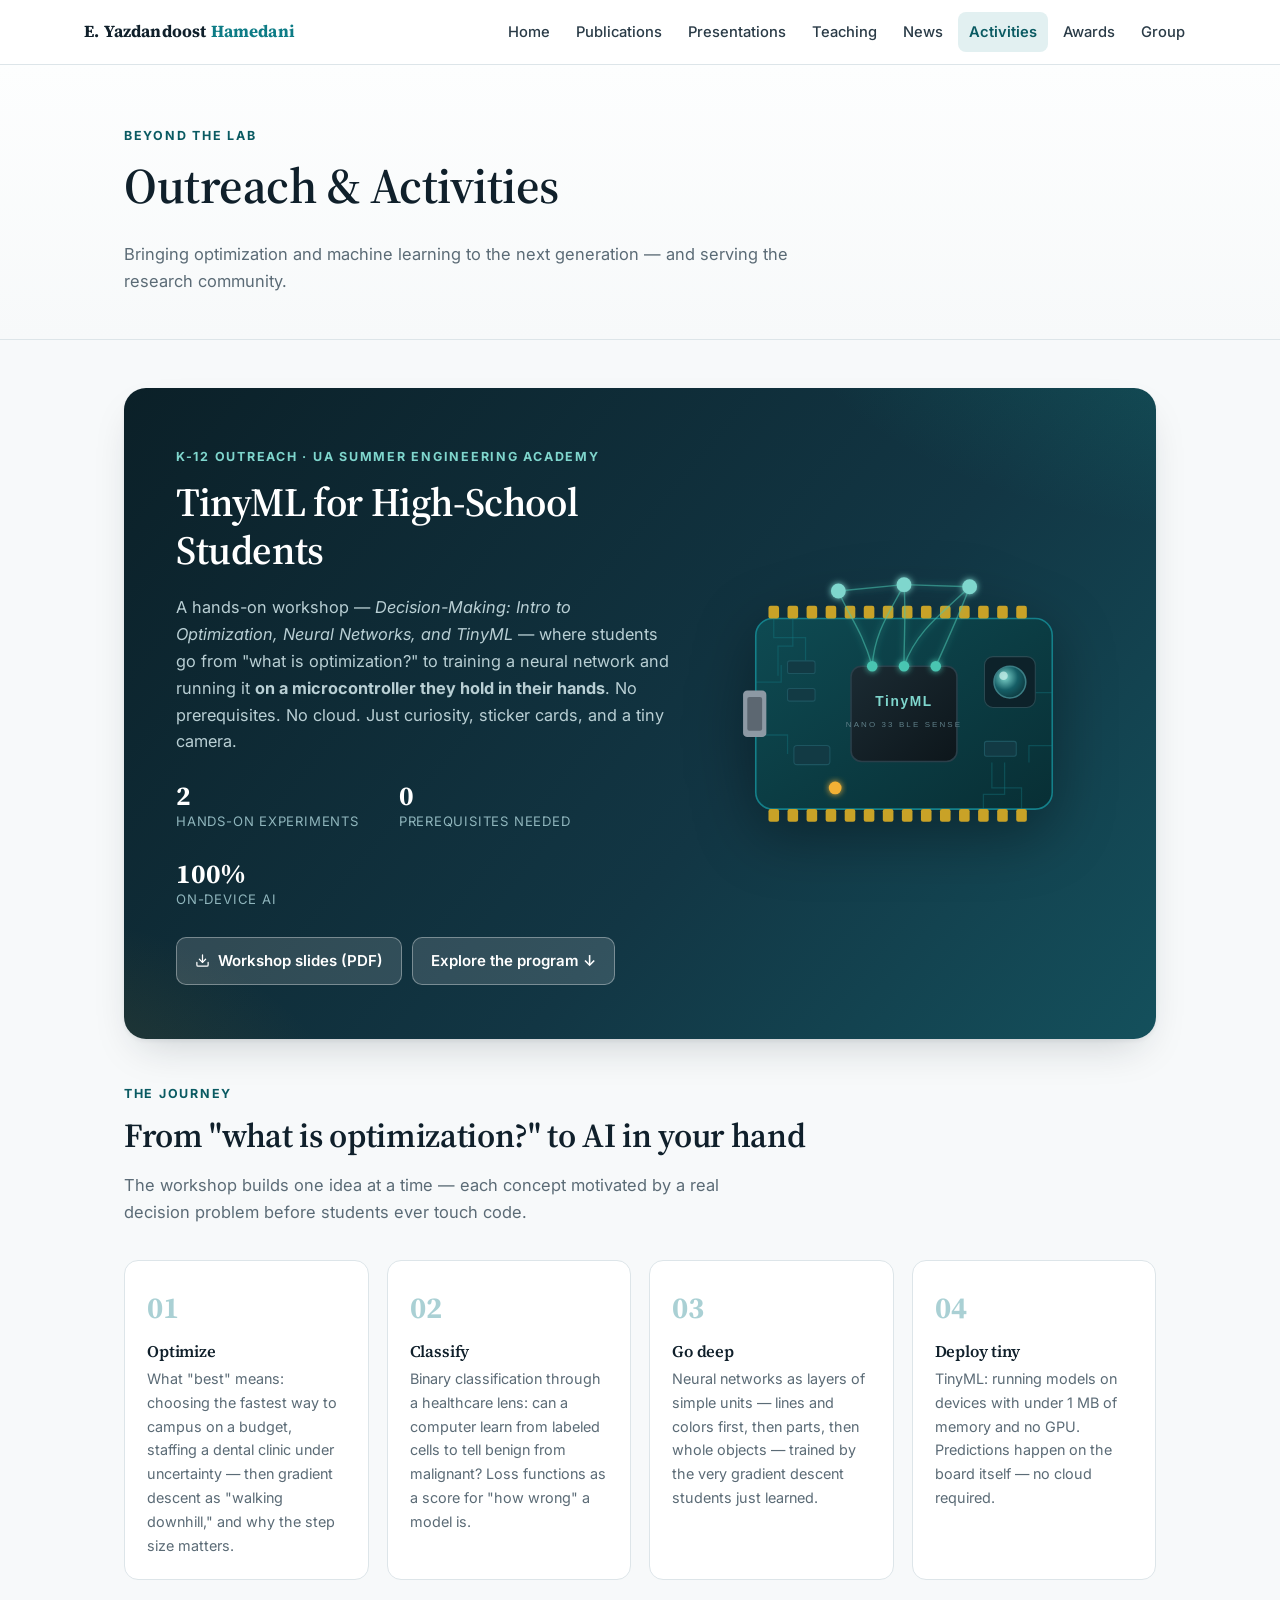
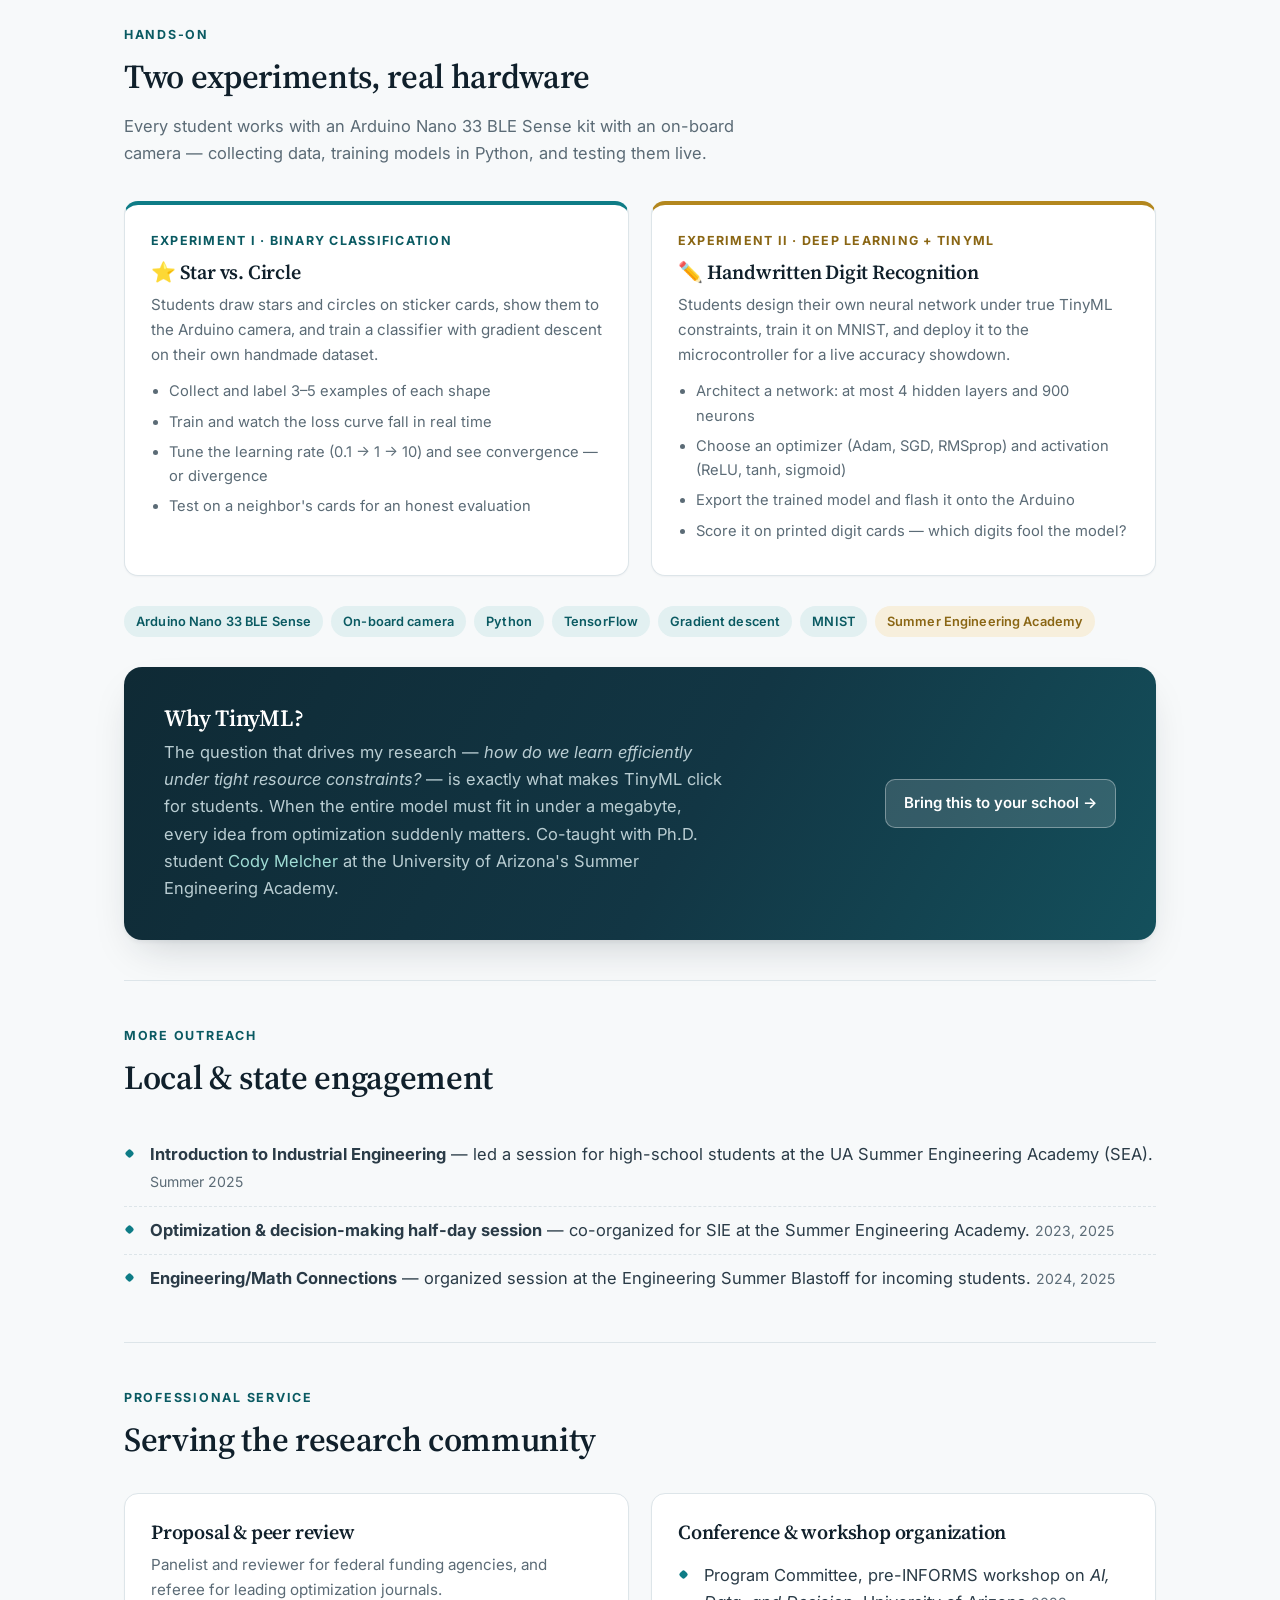
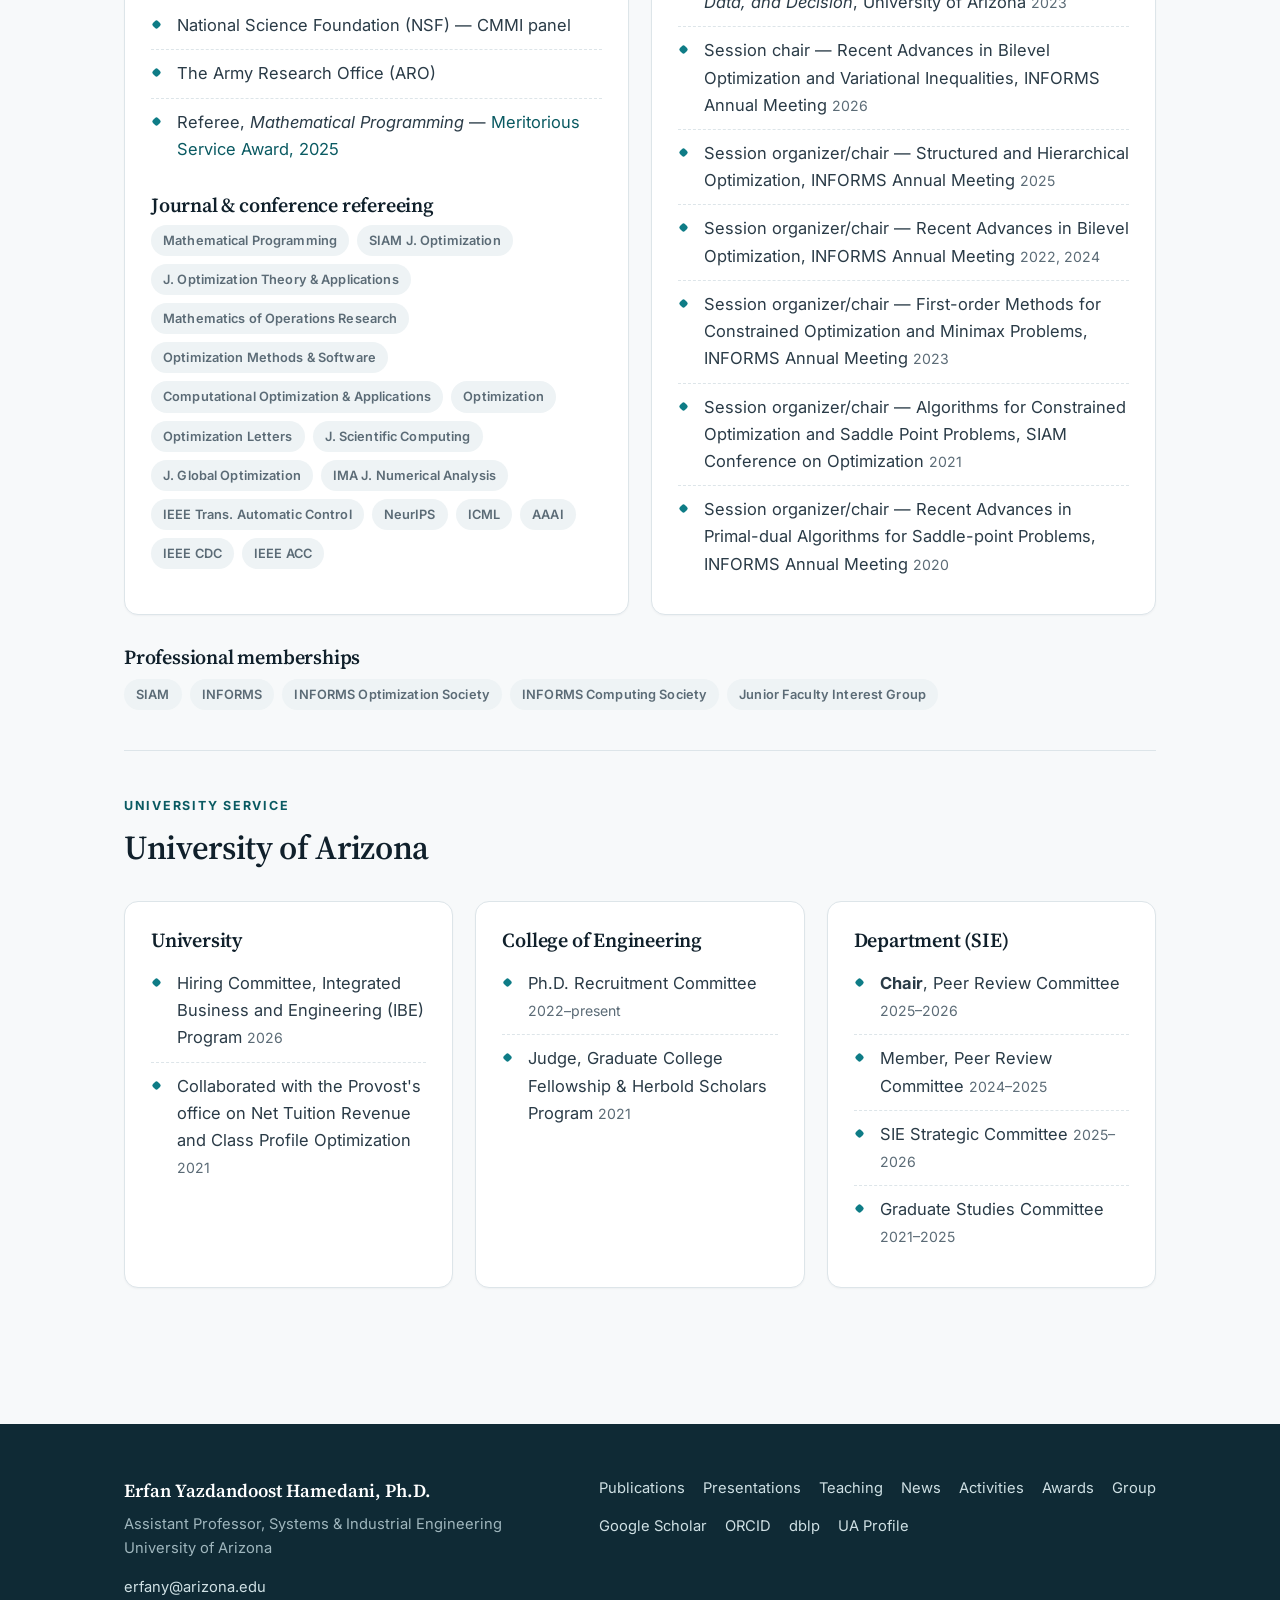
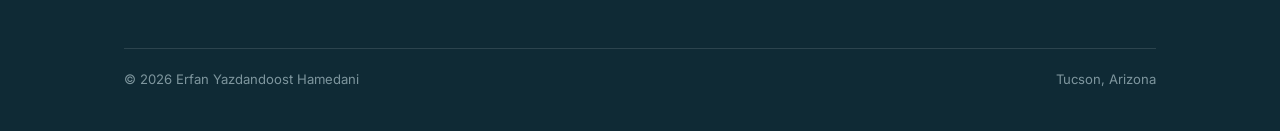
==== commit 8197d7c2: "Add files via upload" ====
--- a/activities.html
+++ b/activities.html
@@ -229,7 +229,7 @@
       <ul class="styled-list reveal">
         <li><strong>Introduction to Industrial Engineering</strong> — led a session for high-school students at the UA Summer Engineering Academy (SEA). <span class="when">Summer 2025</span></li>
         <li><strong>Optimization &amp; decision-making half-day session</strong> — co-organized for SIE at the Summer Engineering Academy. <span class="when">2023, 2025</span></li>
-        <li><strong>Engineering/Math Connections</strong> — organized session at the Engineering Summer Blastoff for incoming students. <span class="when">2024–2025</span></li>
+        <li><strong>Engineering/Math Connections</strong> — organized session at the Engineering Summer Blastoff for incoming students. <span class="when">2024, 2025</span></li>
       </ul>
 
       <hr class="divider">
@@ -248,16 +248,37 @@
             <li>The Army Research Office (ARO)</li>
             <li>Referee, <em>Mathematical Programming</em> — <a href="awards.html">Meritorious Service Award, 2025</a></li>
           </ul>
+          <h3 class="mt-20 mb-10">Journal &amp; conference refereeing</h3>
+          <div class="chip-row">
+            <span class="chip chip-plain">Mathematical Programming</span>
+            <span class="chip chip-plain">SIAM J. Optimization</span>
+            <span class="chip chip-plain">J. Optimization Theory &amp; Applications</span>
+            <span class="chip chip-plain">Mathematics of Operations Research</span>
+            <span class="chip chip-plain">Optimization Methods &amp; Software</span>
+            <span class="chip chip-plain">Computational Optimization &amp; Applications</span>
+            <span class="chip chip-plain">Optimization</span>
+            <span class="chip chip-plain">Optimization Letters</span>
+            <span class="chip chip-plain">J. Scientific Computing</span>
+            <span class="chip chip-plain">J. Global Optimization</span>
+            <span class="chip chip-plain">IMA J. Numerical Analysis</span>
+            <span class="chip chip-plain">IEEE Trans. Automatic Control</span>
+            <span class="chip chip-plain">NeurIPS</span>
+            <span class="chip chip-plain">ICML</span>
+            <span class="chip chip-plain">AAAI</span>
+            <span class="chip chip-plain">IEEE CDC</span>
+            <span class="chip chip-plain">IEEE ACC</span>
+          </div>
         </div>
         <div class="card reveal">
           <h3>Conference &amp; workshop organization</h3>
           <ul class="styled-list">
             <li>Program Committee, pre-INFORMS workshop on <em>AI, Data, and Decision</em>, University of Arizona <span class="when">2023</span></li>
-            <li>Session chair/organizer — Structured and Hierarchical Optimization, INFORMS <span class="when">2025</span></li>
-            <li>Session chair/organizer — Recent Advances in Bilevel Optimization, INFORMS <span class="when">2022, 2024</span></li>
-            <li>Session chair/organizer — First-order Methods for Constrained Optimization &amp; Minimax, INFORMS <span class="when">2023</span></li>
-            <li>Session organizer — Algorithms for Constrained Optimization &amp; Saddle Point Problems, SIAM OPT <span class="when">2021</span></li>
-            <li>Session organizer — Primal-Dual Algorithms for Saddle-Point Problems, INFORMS <span class="when">2020</span></li>
+            <li>Session chair — Recent Advances in Bilevel Optimization and Variational Inequalities, INFORMS Annual Meeting <span class="when">2026</span></li>
+            <li>Session organizer/chair — Structured and Hierarchical Optimization, INFORMS Annual Meeting <span class="when">2025</span></li>
+            <li>Session organizer/chair — Recent Advances in Bilevel Optimization, INFORMS Annual Meeting <span class="when">2022, 2024</span></li>
+            <li>Session organizer/chair — First-order Methods for Constrained Optimization and Minimax Problems, INFORMS Annual Meeting <span class="when">2023</span></li>
+            <li>Session organizer/chair — Algorithms for Constrained Optimization and Saddle Point Problems, SIAM Conference on Optimization <span class="when">2021</span></li>
+            <li>Session organizer/chair — Recent Advances in Primal-dual Algorithms for Saddle-point Problems, INFORMS Annual Meeting <span class="when">2020</span></li>
           </ul>
         </div>
       </div>
@@ -284,6 +305,7 @@
         <div class="card reveal">
           <h3>University</h3>
           <ul class="styled-list">
+            <li>Hiring Committee, Integrated Business and Engineering (IBE) Program <span class="when">2026</span></li>
             <li>Collaborated with the Provost's office on Net Tuition Revenue and Class Profile Optimization <span class="when">2021</span></li>
           </ul>
         </div>
@@ -297,7 +319,8 @@
         <div class="card reveal">
           <h3>Department (SIE)</h3>
           <ul class="styled-list">
-            <li>Peer Review Committee <span class="when">2023–2026</span></li>
+            <li><strong>Chair</strong>, Peer Review Committee <span class="when">2025–2026</span></li>
+            <li>Member, Peer Review Committee <span class="when">2024–2025</span></li>
             <li>SIE Strategic Committee <span class="when">2025–2026</span></li>
             <li>Graduate Studies Committee <span class="when">2021–2025</span></li>
           </ul>
